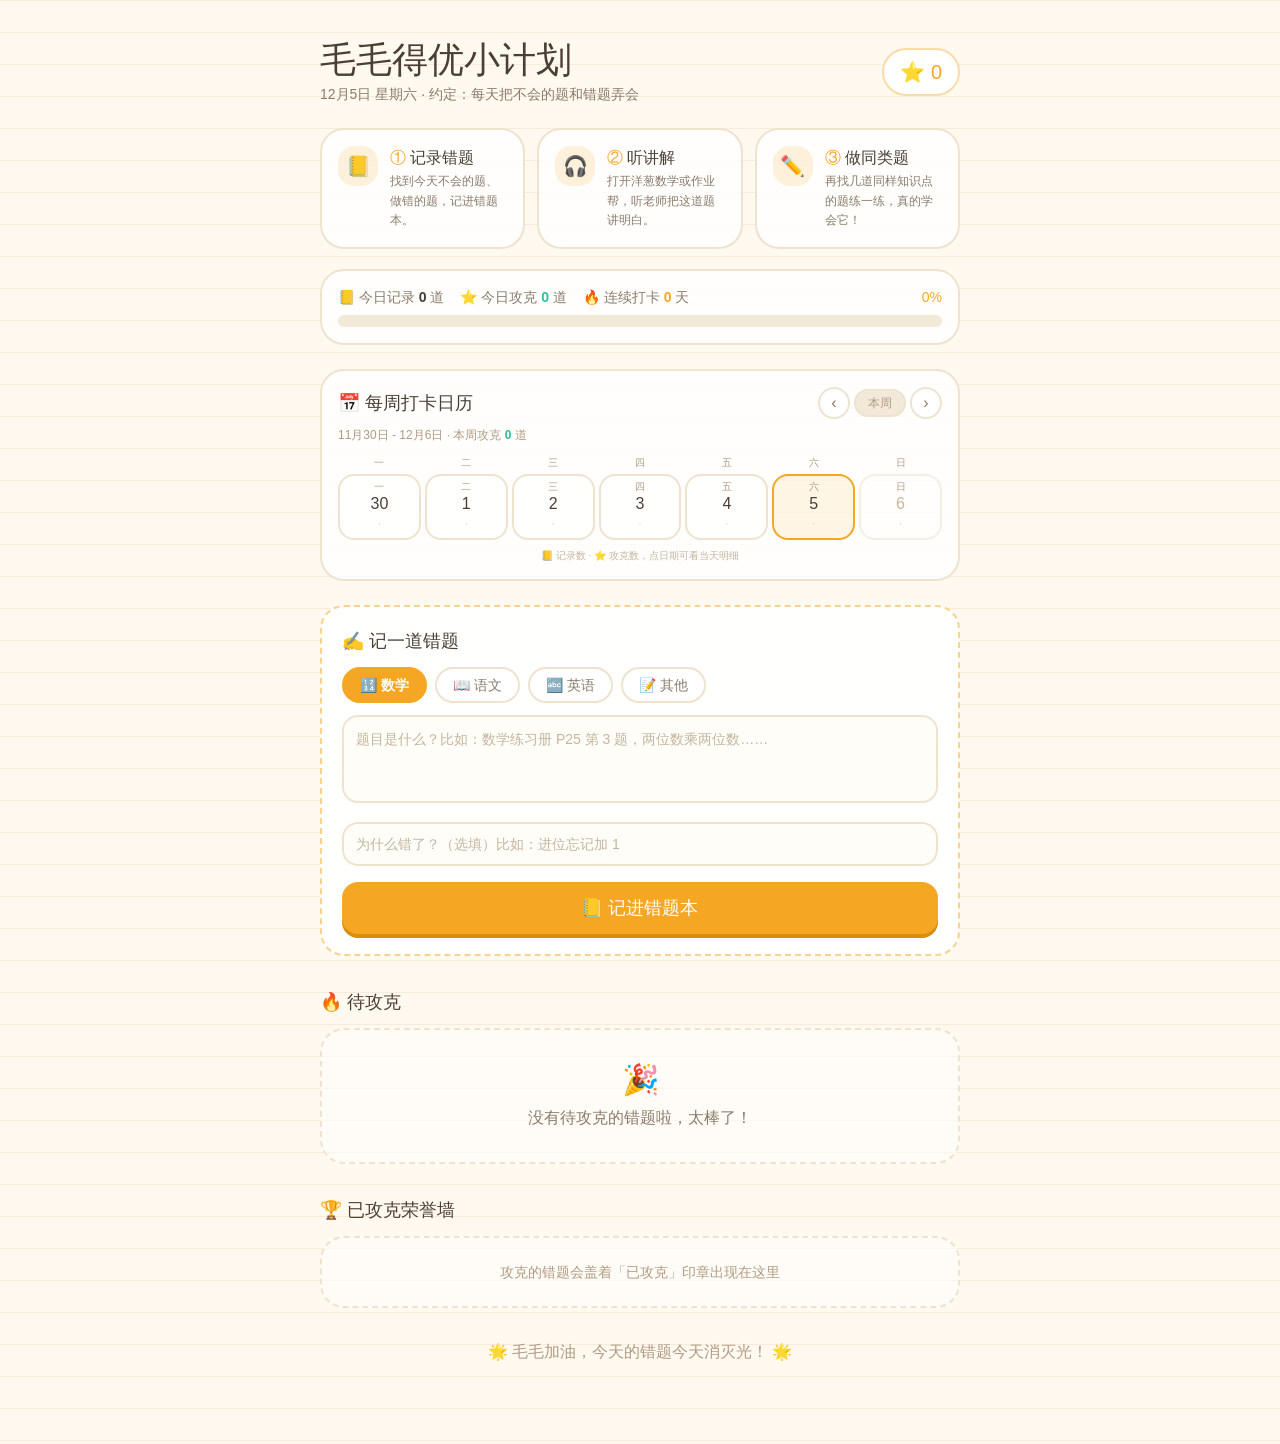
==== app/index.html @ 7f9b4593 "部署毛毛得优小计划 App 版（Vite+TS 构建产物）到 /app/" ====
<!doctype html>
<html lang="zh-CN">
  <head>
    <meta charset="UTF-8" />
    <meta name="viewport" content="width=device-width, initial-scale=1.0" />
    <meta name="description" content="毛毛得优小计划：每天把不会的题和错题弄会 —— 记错题、听讲解、做同类题" />
    <link rel="icon" href="data:image/svg+xml,<svg xmlns=%22http://www.w3.org/2000/svg%22 viewBox=%220 0 100 100%22><text y=%22.9em%22 font-size=%2290%22>⭐</text></svg>" />
    <title>毛毛得优小计划</title>
    <script type="module" crossorigin src="./assets/index-gHLj633K.js"></script>
    <link rel="stylesheet" crossorigin href="./assets/index-Dop6dSlI.css">
  </head>
  <body>
    <div id="app"></div>
  </body>
</html>
---- app/assets/index-Dop6dSlI.css ----
@import"https://fonts.googleapis.cn/css2?family=ZCOOL+KuaiLe&display=swap";*,:before,:after{--tw-border-spacing-x: 0;--tw-border-spacing-y: 0;--tw-translate-x: 0;--tw-translate-y: 0;--tw-rotate: 0;--tw-skew-x: 0;--tw-skew-y: 0;--tw-scale-x: 1;--tw-scale-y: 1;--tw-pan-x: ;--tw-pan-y: ;--tw-pinch-zoom: ;--tw-scroll-snap-strictness: proximity;--tw-gradient-from-position: ;--tw-gradient-via-position: ;--tw-gradient-to-position: ;--tw-ordinal: ;--tw-slashed-zero: ;--tw-numeric-figure: ;--tw-numeric-spacing: ;--tw-numeric-fraction: ;--tw-ring-inset: ;--tw-ring-offset-width: 0px;--tw-ring-offset-color: #fff;--tw-ring-color: rgb(59 130 246 / .5);--tw-ring-offset-shadow: 0 0 #0000;--tw-ring-shadow: 0 0 #0000;--tw-shadow: 0 0 #0000;--tw-shadow-colored: 0 0 #0000;--tw-blur: ;--tw-brightness: ;--tw-contrast: ;--tw-grayscale: ;--tw-hue-rotate: ;--tw-invert: ;--tw-saturate: ;--tw-sepia: ;--tw-drop-shadow: ;--tw-backdrop-blur: ;--tw-backdrop-brightness: ;--tw-backdrop-contrast: ;--tw-backdrop-grayscale: ;--tw-backdrop-hue-rotate: ;--tw-backdrop-invert: ;--tw-backdrop-opacity: ;--tw-backdrop-saturate: ;--tw-backdrop-sepia: ;--tw-contain-size: ;--tw-contain-layout: ;--tw-contain-paint: ;--tw-contain-style: }::backdrop{--tw-border-spacing-x: 0;--tw-border-spacing-y: 0;--tw-translate-x: 0;--tw-translate-y: 0;--tw-rotate: 0;--tw-skew-x: 0;--tw-skew-y: 0;--tw-scale-x: 1;--tw-scale-y: 1;--tw-pan-x: ;--tw-pan-y: ;--tw-pinch-zoom: ;--tw-scroll-snap-strictness: proximity;--tw-gradient-from-position: ;--tw-gradient-via-position: ;--tw-gradient-to-position: ;--tw-ordinal: ;--tw-slashed-zero: ;--tw-numeric-figure: ;--tw-numeric-spacing: ;--tw-numeric-fraction: ;--tw-ring-inset: ;--tw-ring-offset-width: 0px;--tw-ring-offset-color: #fff;--tw-ring-color: rgb(59 130 246 / .5);--tw-ring-offset-shadow: 0 0 #0000;--tw-ring-shadow: 0 0 #0000;--tw-shadow: 0 0 #0000;--tw-shadow-colored: 0 0 #0000;--tw-blur: ;--tw-brightness: ;--tw-contrast: ;--tw-grayscale: ;--tw-hue-rotate: ;--tw-invert: ;--tw-saturate: ;--tw-sepia: ;--tw-drop-shadow: ;--tw-backdrop-blur: ;--tw-backdrop-brightness: ;--tw-backdrop-contrast: ;--tw-backdrop-grayscale: ;--tw-backdrop-hue-rotate: ;--tw-backdrop-invert: ;--tw-backdrop-opacity: ;--tw-backdrop-saturate: ;--tw-backdrop-sepia: ;--tw-contain-size: ;--tw-contain-layout: ;--tw-contain-paint: ;--tw-contain-style: }*,:before,:after{box-sizing:border-box;border-width:0;border-style:solid;border-color:#e5e7eb}:before,:after{--tw-content: ""}html,:host{line-height:1.5;-webkit-text-size-adjust:100%;-moz-tab-size:4;-o-tab-size:4;tab-size:4;font-family:ui-sans-serif,system-ui,sans-serif,"Apple Color Emoji","Segoe UI Emoji",Segoe UI Symbol,"Noto Color Emoji";font-feature-settings:normal;font-variation-settings:normal;-webkit-tap-highlight-color:transparent}body{margin:0;line-height:inherit}hr{height:0;color:inherit;border-top-width:1px}abbr:where([title]){-webkit-text-decoration:underline dotted;text-decoration:underline dotted}h1,h2,h3,h4,h5,h6{font-size:inherit;font-weight:inherit}a{color:inherit;text-decoration:inherit}b,strong{font-weight:bolder}code,kbd,samp,pre{font-family:ui-monospace,SFMono-Regular,Menlo,Monaco,Consolas,Liberation Mono,Courier New,monospace;font-feature-settings:normal;font-variation-settings:normal;font-size:1em}small{font-size:80%}sub,sup{font-size:75%;line-height:0;position:relative;vertical-align:baseline}sub{bottom:-.25em}sup{top:-.5em}table{text-indent:0;border-color:inherit;border-collapse:collapse}button,input,optgroup,select,textarea{font-family:inherit;font-feature-settings:inherit;font-variation-settings:inherit;font-size:100%;font-weight:inherit;line-height:inherit;letter-spacing:inherit;color:inherit;margin:0;padding:0}button,select{text-transform:none}button,input:where([type=button]),input:where([type=reset]),input:where([type=submit]){-webkit-appearance:button;background-color:transparent;background-image:none}:-moz-focusring{outline:auto}:-moz-ui-invalid{box-shadow:none}progress{vertical-align:baseline}::-webkit-inner-spin-button,::-webkit-outer-spin-button{height:auto}[type=search]{-webkit-appearance:textfield;outline-offset:-2px}::-webkit-search-decoration{-webkit-appearance:none}::-webkit-file-upload-button{-webkit-appearance:button;font:inherit}summary{display:list-item}blockquote,dl,dd,h1,h2,h3,h4,h5,h6,hr,figure,p,pre{margin:0}fieldset{margin:0;padding:0}legend{padding:0}ol,ul,menu{list-style:none;margin:0;padding:0}dialog{padding:0}textarea{resize:vertical}input::-moz-placeholder,textarea::-moz-placeholder{opacity:1;color:#9ca3af}input::placeholder,textarea::placeholder{opacity:1;color:#9ca3af}button,[role=button]{cursor:pointer}:disabled{cursor:default}img,svg,video,canvas,audio,iframe,embed,object{display:block;vertical-align:middle}img,video{max-width:100%;height:auto}[hidden]:where(:not([hidden=until-found])){display:none}.pointer-events-none{pointer-events:none}.fixed{position:fixed}.relative{position:relative}.inset-0{inset:0}.z-50{z-index:50}.mx-auto{margin-left:auto;margin-right:auto}.mb-1{margin-bottom:.25rem}.mb-1\.5{margin-bottom:.375rem}.mb-2{margin-bottom:.5rem}.mb-3{margin-bottom:.75rem}.mb-4{margin-bottom:1rem}.mb-5{margin-bottom:1.25rem}.mb-6{margin-bottom:1.5rem}.mb-8{margin-bottom:2rem}.ml-auto{margin-left:auto}.mr-1{margin-right:.25rem}.mt-0\.5{margin-top:.125rem}.mt-1{margin-top:.25rem}.mt-2{margin-top:.5rem}.mt-3{margin-top:.75rem}.mt-4{margin-top:1rem}.block{display:block}.flex{display:flex}.grid{display:grid}.h-10{height:2.5rem}.h-3{height:.75rem}.h-4{height:1rem}.h-7{height:1.75rem}.h-8{height:2rem}.h-full{height:100%}.min-h-screen{min-height:100vh}.w-10{width:2.5rem}.w-7{width:1.75rem}.w-8{width:2rem}.w-full{width:100%}.min-w-0{min-width:0px}.max-w-2xl{max-width:42rem}.flex-1{flex:1 1 0%}.shrink-0{flex-shrink:0}.cursor-default{cursor:default}.resize-none{resize:none}.grid-cols-7{grid-template-columns:repeat(7,minmax(0,1fr))}.flex-col{flex-direction:column}.flex-wrap{flex-wrap:wrap}.items-start{align-items:flex-start}.items-center{align-items:center}.justify-center{justify-content:center}.justify-between{justify-content:space-between}.gap-0\.5{gap:.125rem}.gap-1{gap:.25rem}.gap-1\.5{gap:.375rem}.gap-2{gap:.5rem}.gap-3{gap:.75rem}.gap-4{gap:1rem}.gap-x-4{-moz-column-gap:1rem;column-gap:1rem}.gap-y-1{row-gap:.25rem}.overflow-hidden{overflow:hidden}.truncate{overflow:hidden;text-overflow:ellipsis;white-space:nowrap}.whitespace-pre-wrap{white-space:pre-wrap}.break-words{overflow-wrap:break-word}.rounded-2xl{border-radius:1rem}.rounded-3xl{border-radius:1.5rem}.rounded-full{border-radius:9999px}.rounded-xl{border-radius:.75rem}.border{border-width:1px}.border-2{border-width:2px}.border-4{border-width:4px}.border-dashed{border-style:dashed}.border-\[\#2FBF8F\]{--tw-border-opacity: 1;border-color:rgb(47 191 143 / var(--tw-border-opacity, 1))}.border-\[\#2FBF8F\]\/30{border-color:#2fbf8f4d}.border-\[\#2FBF8F\]\/50{border-color:#2fbf8f80}.border-\[\#E3D5BE\]{--tw-border-opacity: 1;border-color:rgb(227 213 190 / var(--tw-border-opacity, 1))}.border-\[\#EFE3D0\]{--tw-border-opacity: 1;border-color:rgb(239 227 208 / var(--tw-border-opacity, 1))}.border-\[\#EFE3D0\]\/60{border-color:#efe3d099}.border-\[\#F4745F\]{--tw-border-opacity: 1;border-color:rgb(244 116 95 / var(--tw-border-opacity, 1))}.border-\[\#F5A623\]{--tw-border-opacity: 1;border-color:rgb(245 166 35 / var(--tw-border-opacity, 1))}.border-\[\#F5A623\]\/30{border-color:#f5a6234d}.border-\[\#F5A623\]\/40{border-color:#f5a62366}.border-\[\#F5A623\]\/50{border-color:#f5a62380}.border-amber-200{--tw-border-opacity: 1;border-color:rgb(253 230 138 / var(--tw-border-opacity, 1))}.border-rose-200{--tw-border-opacity: 1;border-color:rgb(254 205 211 / var(--tw-border-opacity, 1))}.border-sky-200{--tw-border-opacity: 1;border-color:rgb(186 230 253 / var(--tw-border-opacity, 1))}.border-transparent{border-color:transparent}.border-violet-200{--tw-border-opacity: 1;border-color:rgb(221 214 254 / var(--tw-border-opacity, 1))}.border-white\/70{border-color:#ffffffb3}.bg-\[\#2FBF8F\]{--tw-bg-opacity: 1;background-color:rgb(47 191 143 / var(--tw-bg-opacity, 1))}.bg-\[\#2FBF8F\]\/10{background-color:#2fbf8f1a}.bg-\[\#4EA8F0\]{--tw-bg-opacity: 1;background-color:rgb(78 168 240 / var(--tw-bg-opacity, 1))}.bg-\[\#F0FBF6\]{--tw-bg-opacity: 1;background-color:rgb(240 251 246 / var(--tw-bg-opacity, 1))}.bg-\[\#F3E9D8\]{--tw-bg-opacity: 1;background-color:rgb(243 233 216 / var(--tw-bg-opacity, 1))}.bg-\[\#F4745F\]\/10{background-color:#f4745f1a}.bg-\[\#F5A623\]{--tw-bg-opacity: 1;background-color:rgb(245 166 35 / var(--tw-bg-opacity, 1))}.bg-\[\#F5A623\]\/10{background-color:#f5a6231a}.bg-\[\#F5A623\]\/15{background-color:#f5a62326}.bg-\[\#FFFDF7\]{--tw-bg-opacity: 1;background-color:rgb(255 253 247 / var(--tw-bg-opacity, 1))}.bg-amber-100{--tw-bg-opacity: 1;background-color:rgb(254 243 199 / var(--tw-bg-opacity, 1))}.bg-rose-100{--tw-bg-opacity: 1;background-color:rgb(255 228 230 / var(--tw-bg-opacity, 1))}.bg-sky-100{--tw-bg-opacity: 1;background-color:rgb(224 242 254 / var(--tw-bg-opacity, 1))}.bg-violet-100{--tw-bg-opacity: 1;background-color:rgb(237 233 254 / var(--tw-bg-opacity, 1))}.bg-white{--tw-bg-opacity: 1;background-color:rgb(255 255 255 / var(--tw-bg-opacity, 1))}.bg-white\/25{background-color:#ffffff40}.bg-white\/40{background-color:#fff6}.bg-white\/50{background-color:#ffffff80}.bg-white\/80{background-color:#fffc}.bg-white\/90{background-color:#ffffffe6}.bg-white\/95{background-color:#fffffff2}.bg-gradient-to-r{background-image:linear-gradient(to right,var(--tw-gradient-stops))}.from-\[\#F5A623\]{--tw-gradient-from: #F5A623 var(--tw-gradient-from-position);--tw-gradient-to: rgb(245 166 35 / 0) var(--tw-gradient-to-position);--tw-gradient-stops: var(--tw-gradient-from), var(--tw-gradient-to)}.to-\[\#2FBF8F\]{--tw-gradient-to: #2FBF8F var(--tw-gradient-to-position)}.p-3{padding:.75rem}.p-4{padding:1rem}.p-5{padding:1.25rem}.p-6{padding:1.5rem}.p-8{padding:2rem}.px-1{padding-left:.25rem;padding-right:.25rem}.px-2{padding-left:.5rem;padding-right:.5rem}.px-2\.5{padding-left:.625rem;padding-right:.625rem}.px-3{padding-left:.75rem;padding-right:.75rem}.px-4{padding-left:1rem;padding-right:1rem}.px-8{padding-left:2rem;padding-right:2rem}.py-0\.5{padding-top:.125rem;padding-bottom:.125rem}.py-1{padding-top:.25rem;padding-bottom:.25rem}.py-1\.5{padding-top:.375rem;padding-bottom:.375rem}.py-2{padding-top:.5rem;padding-bottom:.5rem}.py-2\.5{padding-top:.625rem;padding-bottom:.625rem}.py-3{padding-top:.75rem;padding-bottom:.75rem}.py-4{padding-top:1rem;padding-bottom:1rem}.pb-20{padding-bottom:5rem}.pt-6{padding-top:1.5rem}.text-left{text-align:left}.text-center{text-align:center}.text-3xl{font-size:1.875rem;line-height:2.25rem}.text-\[10px\]{font-size:10px}.text-base{font-size:1rem;line-height:1.5rem}.text-lg{font-size:1.125rem;line-height:1.75rem}.text-sm{font-size:.875rem;line-height:1.25rem}.text-xl{font-size:1.25rem;line-height:1.75rem}.text-xs{font-size:.75rem;line-height:1rem}.font-bold{font-weight:700}.leading-none{line-height:1}.leading-relaxed{line-height:1.625}.leading-tight{line-height:1.25}.text-\[\#2FBF8F\]{--tw-text-opacity: 1;color:rgb(47 191 143 / var(--tw-text-opacity, 1))}.text-\[\#4A3F35\]{--tw-text-opacity: 1;color:rgb(74 63 53 / var(--tw-text-opacity, 1))}.text-\[\#4A3F35\]\/80{color:#4a3f35cc}.text-\[\#5FA98C\]{--tw-text-opacity: 1;color:rgb(95 169 140 / var(--tw-text-opacity, 1))}.text-\[\#8A7B6B\]{--tw-text-opacity: 1;color:rgb(138 123 107 / var(--tw-text-opacity, 1))}.text-\[\#B09A82\]{--tw-text-opacity: 1;color:rgb(176 154 130 / var(--tw-text-opacity, 1))}.text-\[\#C4B5A0\]{--tw-text-opacity: 1;color:rgb(196 181 160 / var(--tw-text-opacity, 1))}.text-\[\#D8C9B4\]{--tw-text-opacity: 1;color:rgb(216 201 180 / var(--tw-text-opacity, 1))}.text-\[\#F4745F\]{--tw-text-opacity: 1;color:rgb(244 116 95 / var(--tw-text-opacity, 1))}.text-\[\#F5A623\]{--tw-text-opacity: 1;color:rgb(245 166 35 / var(--tw-text-opacity, 1))}.text-amber-700{--tw-text-opacity: 1;color:rgb(180 83 9 / var(--tw-text-opacity, 1))}.text-rose-700{--tw-text-opacity: 1;color:rgb(190 18 60 / var(--tw-text-opacity, 1))}.text-sky-700{--tw-text-opacity: 1;color:rgb(3 105 161 / var(--tw-text-opacity, 1))}.text-transparent{color:transparent}.text-violet-700{--tw-text-opacity: 1;color:rgb(109 40 217 / var(--tw-text-opacity, 1))}.text-white{--tw-text-opacity: 1;color:rgb(255 255 255 / var(--tw-text-opacity, 1))}.text-white\/70{color:#ffffffb3}.text-white\/85{color:#ffffffd9}.text-white\/90{color:#ffffffe6}.shadow-\[0_10px_40px_rgba\(47\,191\,143\,0\.35\)\]{--tw-shadow: 0 10px 40px rgba(47,191,143,.35);--tw-shadow-colored: 0 10px 40px var(--tw-shadow-color);box-shadow:var(--tw-ring-offset-shadow, 0 0 #0000),var(--tw-ring-shadow, 0 0 #0000),var(--tw-shadow)}.shadow-\[0_4px_0_\#D98E0B\]{--tw-shadow: 0 4px 0 #D98E0B;--tw-shadow-colored: 0 4px 0 var(--tw-shadow-color);box-shadow:var(--tw-ring-offset-shadow, 0 0 #0000),var(--tw-ring-shadow, 0 0 #0000),var(--tw-shadow)}.shadow-\[0_4px_12px_rgba\(245\,166\,35\,0\.35\)\]{--tw-shadow: 0 4px 12px rgba(245,166,35,.35);--tw-shadow-colored: 0 4px 12px var(--tw-shadow-color);box-shadow:var(--tw-ring-offset-shadow, 0 0 #0000),var(--tw-ring-shadow, 0 0 #0000),var(--tw-shadow)}.shadow-\[0_4px_16px_rgba\(180\,140\,80\,0\.08\)\]{--tw-shadow: 0 4px 16px rgba(180,140,80,.08);--tw-shadow-colored: 0 4px 16px var(--tw-shadow-color);box-shadow:var(--tw-ring-offset-shadow, 0 0 #0000),var(--tw-ring-shadow, 0 0 #0000),var(--tw-shadow)}.outline-none{outline:2px solid transparent;outline-offset:2px}.filter{filter:var(--tw-blur) var(--tw-brightness) var(--tw-contrast) var(--tw-grayscale) var(--tw-hue-rotate) var(--tw-invert) var(--tw-saturate) var(--tw-sepia) var(--tw-drop-shadow)}.transition-all{transition-property:all;transition-timing-function:cubic-bezier(.4,0,.2,1);transition-duration:.15s}.transition-colors{transition-property:color,background-color,border-color,text-decoration-color,fill,stroke;transition-timing-function:cubic-bezier(.4,0,.2,1);transition-duration:.15s}.transition-transform{transition-property:transform;transition-timing-function:cubic-bezier(.4,0,.2,1);transition-duration:.15s}:root{--paper: #fff9ef;--pencil: #4a3f35}body{background-color:var(--paper);background-image:linear-gradient(#f7ecd9 1px,transparent 1px);background-size:100% 32px;color:var(--pencil);font-family:PingFang SC,Hiragino Sans GB,Microsoft YaHei,Noto Sans SC,sans-serif}.font-kuai{font-family:ZCOOL KuaiLe,PingFang SC,Microsoft YaHei,sans-serif}@keyframes card-slide-in{0%{opacity:0;transform:translateY(-12px) scale(.98)}to{opacity:1;transform:translateY(0) scale(1)}}.card-slide-in{animation:card-slide-in .35s cubic-bezier(.34,1.56,.64,1) both}@keyframes stamp-in{0%{opacity:0;transform:scale(2.2) rotate(-24deg)}60%{opacity:1;transform:scale(.92) rotate(-10deg)}to{opacity:1;transform:scale(1) rotate(-12deg)}}.stamp-badge{position:absolute;top:10px;right:12px;padding:2px 10px;border:2px solid #2fbf8f;border-radius:10px;color:#2fbf8f;font-size:14px;opacity:.9;transform:rotate(-12deg);animation:stamp-in .45s cubic-bezier(.34,1.56,.64,1) both}@keyframes celebrate-stamp{0%{opacity:0;transform:scale(2.4) rotate(-14deg)}55%{opacity:1;transform:scale(.94) rotate(-4deg)}75%{transform:scale(1.04) rotate(-6deg)}to{opacity:1;transform:scale(1) rotate(-6deg)}}@keyframes celebrate-fade{0%,75%{opacity:1}to{opacity:0}}@keyframes celebrate-text-up{0%{opacity:0;transform:translateY(12px)}to{opacity:1;transform:translateY(0)}}.celebration{background:#fff9ef99;-webkit-backdrop-filter:blur(2px);backdrop-filter:blur(2px);animation:celebrate-fade 1.4s ease both}.celebrate-stamp{animation:celebrate-stamp .5s cubic-bezier(.34,1.56,.64,1) both}.celebrate-text{animation:celebrate-text-up .4s .35s cubic-bezier(.34,1.56,.64,1) both}@keyframes star-pop{0%{transform:scale(1)}40%{transform:scale(1.6) rotate(18deg)}70%{transform:scale(.9) rotate(-8deg)}to{transform:scale(1) rotate(0)}}.star-pop{display:inline-block;animation:star-pop .6s cubic-bezier(.34,1.56,.64,1) both}@keyframes shake{0%,to{transform:translate(0)}25%{transform:translate(-6px)}75%{transform:translate(6px)}}.shake{animation:shake .3s ease-in-out 2}.progress-bar{transition:width .6s cubic-bezier(.34,1.56,.64,1)}.placeholder\:text-\[\#C4B5A0\]::-moz-placeholder{--tw-text-opacity: 1;color:rgb(196 181 160 / var(--tw-text-opacity, 1))}.placeholder\:text-\[\#C4B5A0\]::placeholder{--tw-text-opacity: 1;color:rgb(196 181 160 / var(--tw-text-opacity, 1))}.hover\:border-\[\#2FBF8F\]:hover{--tw-border-opacity: 1;border-color:rgb(47 191 143 / var(--tw-border-opacity, 1))}.hover\:border-\[\#F5A623\]:hover{--tw-border-opacity: 1;border-color:rgb(245 166 35 / var(--tw-border-opacity, 1))}.hover\:border-\[\#F5A623\]\/60:hover{border-color:#f5a62399}.hover\:bg-\[\#F5A623\]\/10:hover{background-color:#f5a6231a}.hover\:bg-rose-50:hover{--tw-bg-opacity: 1;background-color:rgb(255 241 242 / var(--tw-bg-opacity, 1))}.hover\:text-\[\#F4745F\]:hover{--tw-text-opacity: 1;color:rgb(244 116 95 / var(--tw-text-opacity, 1))}.hover\:text-\[\#F5A623\]:hover{--tw-text-opacity: 1;color:rgb(245 166 35 / var(--tw-text-opacity, 1))}.hover\:brightness-105:hover{--tw-brightness: brightness(1.05);filter:var(--tw-blur) var(--tw-brightness) var(--tw-contrast) var(--tw-grayscale) var(--tw-hue-rotate) var(--tw-invert) var(--tw-saturate) var(--tw-sepia) var(--tw-drop-shadow)}.focus\:border-\[\#F5A623\]:focus{--tw-border-opacity: 1;border-color:rgb(245 166 35 / var(--tw-border-opacity, 1))}.active\:translate-y-0\.5:active{--tw-translate-y: .125rem;transform:translate(var(--tw-translate-x),var(--tw-translate-y)) rotate(var(--tw-rotate)) skew(var(--tw-skew-x)) skewY(var(--tw-skew-y)) scaleX(var(--tw-scale-x)) scaleY(var(--tw-scale-y))}.active\:scale-95:active{--tw-scale-x: .95;--tw-scale-y: .95;transform:translate(var(--tw-translate-x),var(--tw-translate-y)) rotate(var(--tw-rotate)) skew(var(--tw-skew-x)) skewY(var(--tw-skew-y)) scaleX(var(--tw-scale-x)) scaleY(var(--tw-scale-y))}.active\:shadow-none:active{--tw-shadow: 0 0 #0000;--tw-shadow-colored: 0 0 #0000;box-shadow:var(--tw-ring-offset-shadow, 0 0 #0000),var(--tw-ring-shadow, 0 0 #0000),var(--tw-shadow)}@media(min-width:640px){.sm\:grid-cols-3{grid-template-columns:repeat(3,minmax(0,1fr))}.sm\:flex-row{flex-direction:row}.sm\:pt-10{padding-top:2.5rem}.sm\:text-4xl{font-size:2.25rem;line-height:2.5rem}}
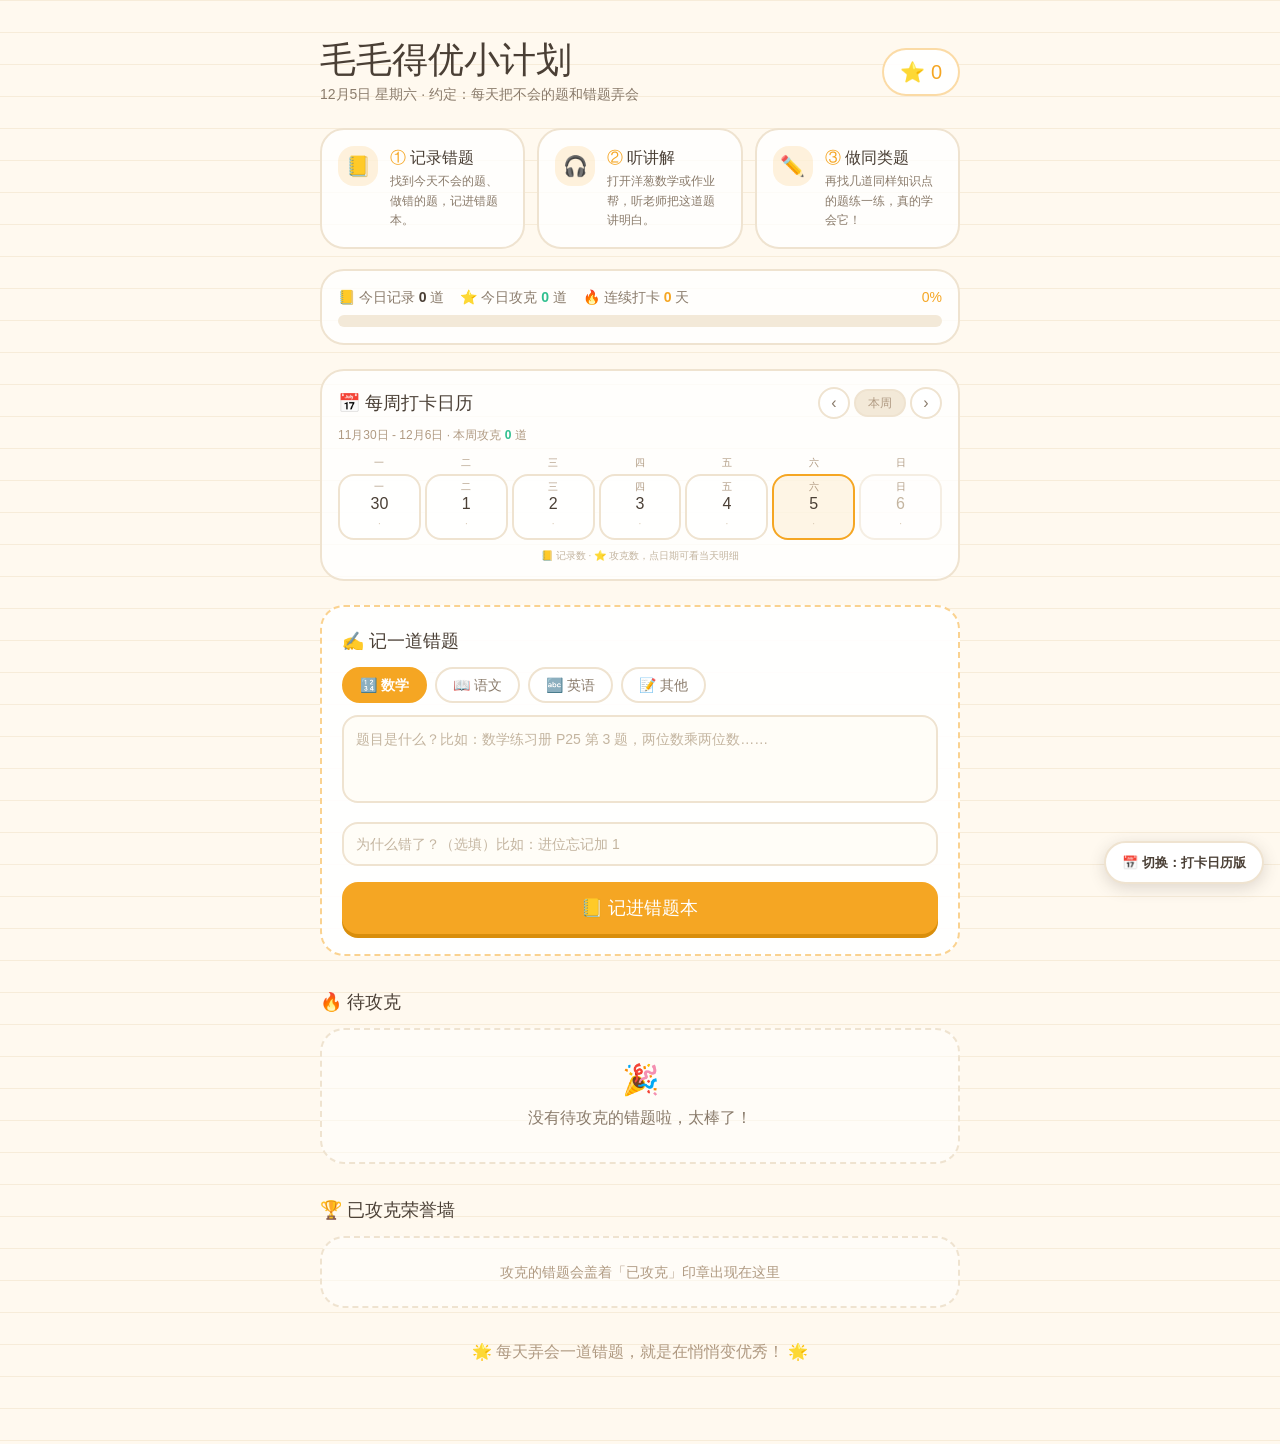
==== commit b82b757b: "App 版增加返回日历版入口" ====
--- a/app/index.html
+++ b/app/index.html
@@ -11,5 +11,6 @@
   </head>
   <body>
     <div id="app"></div>
+    <a href="../" style="position:fixed;right:16px;bottom:16px;z-index:60;display:inline-flex;align-items:center;gap:6px;padding:10px 16px;border-radius:999px;background:#fff;color:#4A3F35;font-size:13px;font-weight:700;text-decoration:none;box-shadow:0 4px 16px rgba(74,63,53,.18);border:2px solid #EFE3D0;font-family:'PingFang SC','Microsoft YaHei',sans-serif;">📅 切换：打卡日历版</a>
   </body>
 </html>
